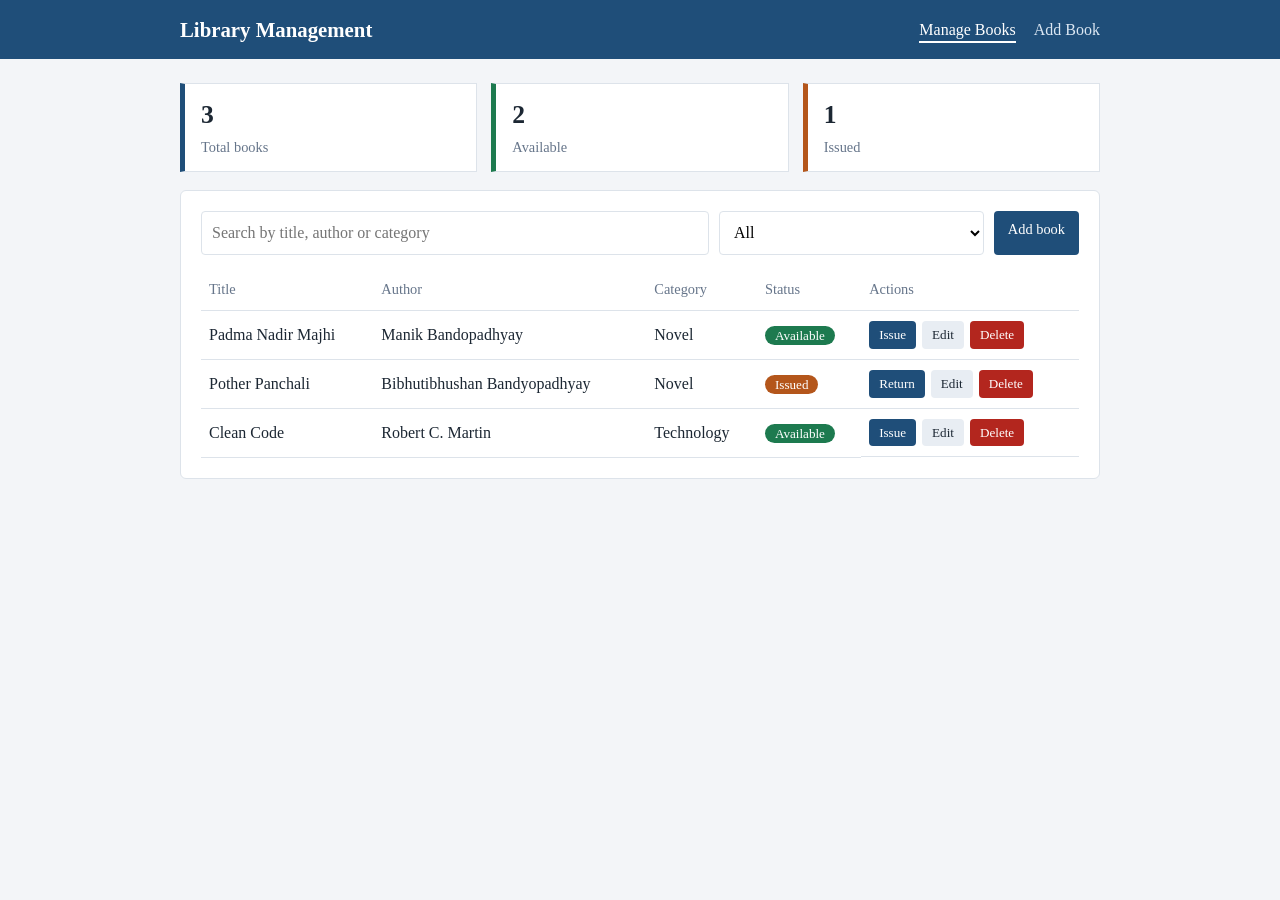
==== index.html @ 8dd6a1ce "Add files via upload" ====
<!DOCTYPE html>
<html lang="en">
<head>
  <meta charset="UTF-8">
  <meta name="viewport" content="width=device-width, initial-scale=1">
  <title>Library - Manage Books</title>
  <link rel="stylesheet" href="style.css">
</head>
<body>
  <header><div class="bar">
    <h1>Library Management</h1>
    <nav><a class="active" href="index.html">Manage Books</a><a href="add-book.html">Add Book</a></nav>
  </div></header>

  <main>
    <div class="stats">
      <div class="stat"><b id="total">0</b><span>Total books</span></div>
      <div class="stat ok"><b id="avail">0</b><span>Available</span></div>
      <div class="stat warn"><b id="issued">0</b><span>Issued</span></div>
    </div>

    <div class="card">
      <div class="tools">
        <input id="search" type="search" placeholder="Search by title, author or category" aria-label="Search books">
        <select id="statusFilter" aria-label="Filter by status">
          <option>All</option><option>Available</option><option>Issued</option>
        </select>
        <a class="btn" href="add-book.html">Add book</a>
      </div>
      <div class="table-wrap">
        <table>
          <thead><tr><th>Title</th><th>Author</th><th>Category</th><th>Status</th><th>Actions</th></tr></thead>
          <tbody id="bookBody"></tbody>
        </table>
      </div>
      <p class="empty" id="empty" hidden>Kono boi paoa jayni. Notun boi add koro.</p>
    </div>
  </main>

  <script src="storage.js"></script>
  <script src="list.js"></script>
</body>
</html>
---- style.css ----
:root{--bg:#f3f5f8;--card:#fff;--ink:#1c2733;--muted:#66758a;--line:#dde3ea;--brand:#1f4e79;--ok:#1d7a4f;--warn:#b4561b;--danger:#b3261e}
*{box-sizing:border-box}
body{margin:0;font-family:Georgia,"Times New Roman",serif;background:var(--bg);color:var(--ink);line-height:1.5}
button,input,select{font:inherit}
header{background:var(--brand);color:#fff}
.bar{max-width:960px;margin:auto;padding:14px 20px;display:flex;justify-content:space-between;align-items:center;flex-wrap:wrap;gap:10px}
.bar h1{margin:0;font-size:1.3rem}
nav a{color:#dbe7f3;text-decoration:none;margin-left:18px;padding-bottom:3px}
nav a.active,nav a:hover{color:#fff;border-bottom:2px solid #fff}
main{max-width:960px;margin:24px auto;padding:0 20px}
.card{background:var(--card);border:1px solid var(--line);border-radius:6px;padding:20px}
.stats{display:flex;gap:14px;margin-bottom:18px;flex-wrap:wrap}
.stat{flex:1;min-width:140px;background:var(--card);border:1px solid var(--line);border-left:5px solid var(--brand);padding:12px 16px}
.stat.ok{border-left-color:var(--ok)}.stat.warn{border-left-color:var(--warn)}
.stat b{display:block;font-size:1.6rem}
.stat span{color:var(--muted);font-size:.9rem}
.tools{display:flex;gap:10px;margin-bottom:14px;flex-wrap:wrap}
.tools input{flex:2;min-width:180px}.tools select{flex:1;min-width:130px}
input,select{padding:9px 10px;border:1px solid var(--line);border-radius:4px;background:#fff;width:100%}
input:focus,select:focus,button:focus-visible{outline:2px solid var(--brand);outline-offset:1px}
.table-wrap{overflow-x:auto}
table{width:100%;border-collapse:collapse}
th,td{text-align:left;padding:10px 8px;border-bottom:1px solid var(--line)}
th{color:var(--muted);font-weight:normal;font-size:.9rem}
.badge{padding:2px 10px;border-radius:12px;font-size:.82rem;color:#fff}
.badge.Available{background:var(--ok)}.badge.Issued{background:var(--warn)}
.btn{display:inline-block;padding:8px 14px;border:0;border-radius:4px;background:var(--brand);color:#fff;cursor:pointer;text-decoration:none;font-size:.9rem}
.btn.small{padding:4px 10px;font-size:.82rem}
.btn.ghost{background:#e8edf3;color:var(--ink)}
.btn.danger{background:var(--danger)}
.actions{display:flex;gap:6px;flex-wrap:wrap}
.empty{text-align:center;color:var(--muted);padding:30px 0}
form{display:grid;gap:14px;max-width:520px}
label{display:grid;gap:5px;font-size:.95rem}
.err{color:var(--danger);font-size:.85rem;min-height:1em}
.msg{padding:10px 14px;background:#e3f3ea;color:var(--ok);border-radius:4px;margin-bottom:14px}
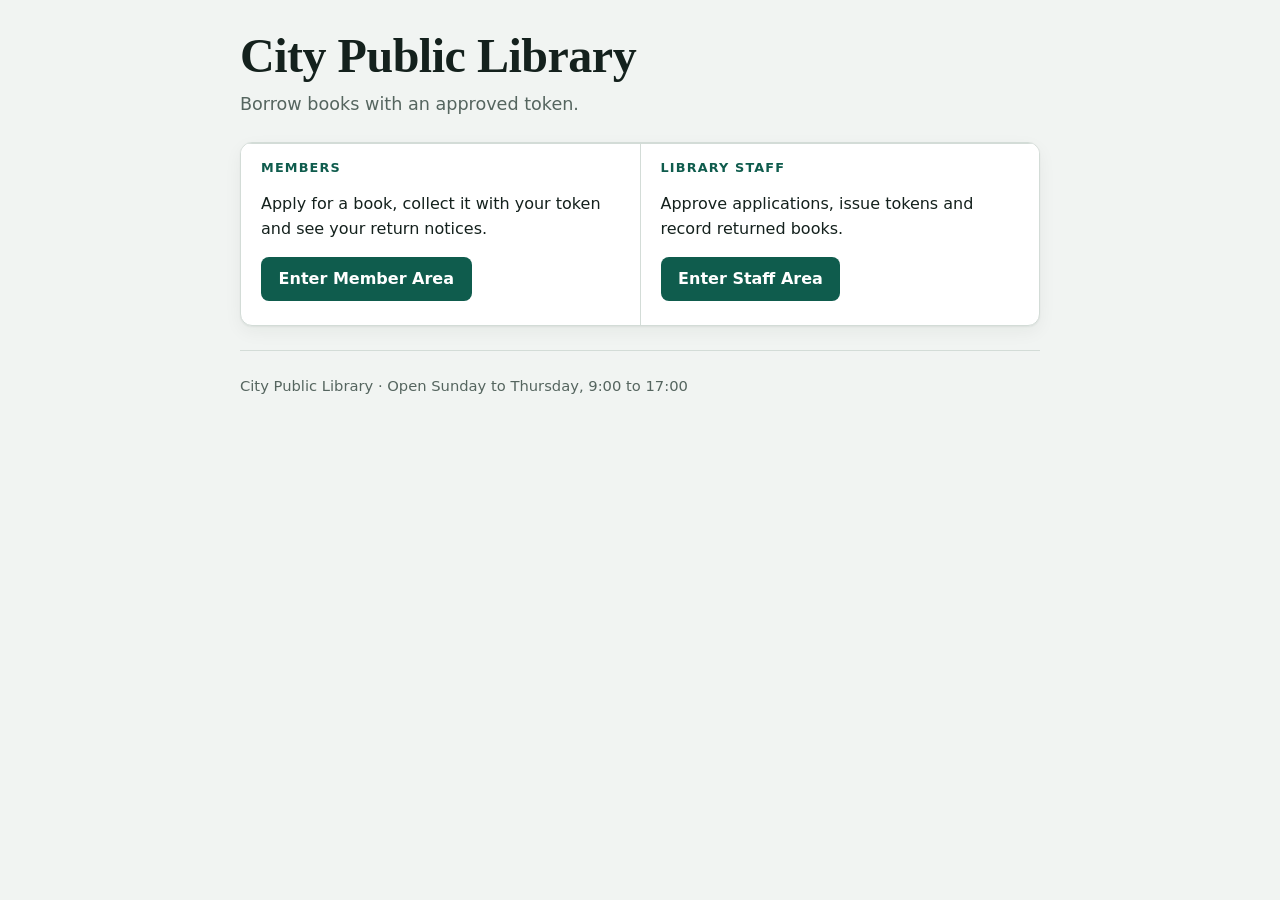
==== commit 9b0d9834: "my code" ====
--- a/index.html
+++ b/index.html
@@ -1,43 +1,37 @@
-<!DOCTYPE html>
-<html lang="en">
-<head>
-  <meta charset="UTF-8">
-  <meta name="viewport" content="width=device-width, initial-scale=1">
-  <title>Library - Manage Books</title>
-  <link rel="stylesheet" href="style.css">
-</head>
-<body>
-  <header><div class="bar">
-    <h1>Library Management</h1>
-    <nav><a class="active" href="index.html">Manage Books</a><a href="add-book.html">Add Book</a></nav>
-  </div></header>
-
-  <main>
-    <div class="stats">
-      <div class="stat"><b id="total">0</b><span>Total books</span></div>
-      <div class="stat ok"><b id="avail">0</b><span>Available</span></div>
-      <div class="stat warn"><b id="issued">0</b><span>Issued</span></div>
-    </div>
-
-    <div class="card">
-      <div class="tools">
-        <input id="search" type="search" placeholder="Search by title, author or category" aria-label="Search books">
-        <select id="statusFilter" aria-label="Filter by status">
-          <option>All</option><option>Available</option><option>Issued</option>
-        </select>
-        <a class="btn" href="add-book.html">Add book</a>
-      </div>
-      <div class="table-wrap">
-        <table>
-          <thead><tr><th>Title</th><th>Author</th><th>Category</th><th>Status</th><th>Actions</th></tr></thead>
-          <tbody id="bookBody"></tbody>
-        </table>
-      </div>
-      <p class="empty" id="empty" hidden>Kono boi paoa jayni. Notun boi add koro.</p>
-    </div>
-  </main>
-
-  <script src="storage.js"></script>
-  <script src="list.js"></script>
-</body>
-</html>+<!DOCTYPE html>
+<html lang="en">
+<head>
+<meta charset="UTF-8">
+<meta name="viewport" content="width=device-width, initial-scale=1.0">
+<title>City Public Library</title>
+<link rel="stylesheet" href="css/index.css">
+</head>
+<body class="landing">
+
+<h1>City Public Library</h1>
+<p>Borrow books with an approved token.</p>
+
+<div class="table-wrap">
+<table border="1" cellpadding="12" cellspacing="0">
+  <tr>
+    <th>Members</th>
+    <th>Library Staff</th>
+  </tr>
+  <tr>
+    <td>
+      <p>Apply for a book, collect it with your token and see your return notices.</p>
+      <a href="user/home.html">Enter Member Area</a>
+    </td>
+    <td>
+      <p>Approve applications, issue tokens and record returned books.</p>
+      <a href="admin/login.html">Enter Staff Area</a>
+    </td>
+  </tr>
+</table>
+</div>
+
+<hr>
+<address>City Public Library &middot; Open Sunday to Thursday, 9:00 to 17:00</address>
+
+</body>
+</html>
--- a/css/index.css
+++ b/css/index.css
@@ -0,0 +1,283 @@
+/* Main page (index.html): the two doors, Members and Library Staff. */
+
+/* ======== common look (same on every page) ======== */
+/* City Public Library: BASE stylesheet, loaded on every page.
+   Page-specific styles live in their own file (css/index.css, css/user/*.css, css/admin/*.css).
+   Layout: single centred column. Heading, menu bar, then cards (forms) and
+   scrolling tables. Everything is styled by element or id, so rows and
+   messages that js/app.js adds pick up the look without extra classes. */
+
+:root {
+  color-scheme: light;
+  --bg: #F1F4F2;
+  --surface: #FFFFFF;
+  --surface-2: #F6F9F7;
+  --ink: #14211D;
+  --muted: #55655F;
+  --line: #D3DCD7;
+  --accent: #0F5C4D;
+  --accent-hover: #0B4A3E;
+  --accent-ink: #FFFFFF;
+  --accent-soft: #E1EFEA;
+  --focus: #2F6FDE;
+  --ok-bg: #D9F0E3;   --ok-fg: #0E5A32;
+  --warn-bg: #FFF0C2; --warn-fg: #6B4B00;
+  --bad-bg: #FBDDDA;  --bad-fg: #9A211A;
+  --shadow: 0 1px 2px rgba(20, 33, 29, .06), 0 6px 18px rgba(20, 33, 29, .05);
+  --radius: 12px;
+  --f-head: "Iowan Old Style", "Palatino Linotype", Palatino, Georgia, serif;
+  --f-body: system-ui, -apple-system, "Segoe UI", Roboto, "Helvetica Neue", Arial, sans-serif;
+}
+
+@media (prefers-color-scheme: dark) {
+  :root {
+    color-scheme: dark;
+    --bg: #0E1815;
+    --surface: #16231F;
+    --surface-2: #1B2B26;
+    --ink: #E7EEEA;
+    --muted: #9BADA5;
+    --line: #2B3C36;
+    --accent: #6FD0B6;
+    --accent-hover: #8EE0CA;
+    --accent-ink: #07211A;
+    --accent-soft: #1D3A32;
+    --focus: #7FB0FF;
+    --ok-bg: #143A29;   --ok-fg: #8EDDB0;
+    --warn-bg: #3B2F0B; --warn-fg: #F3D27A;
+    --bad-bg: #401B19;  --bad-fg: #F6A9A3;
+    --shadow: 0 1px 2px rgba(0, 0, 0, .4), 0 8px 22px rgba(0, 0, 0, .3);
+  }
+}
+
+/* ---------- base ---------- */
+*, *::before, *::after { box-sizing: border-box; }
+
+body {
+  max-width: 68rem;
+  margin: 0 auto;
+  padding: 1.75rem max(1rem, env(safe-area-inset-right)) 3rem max(1rem, env(safe-area-inset-left));
+  background: var(--bg);
+  color: var(--ink);
+  font: 1rem/1.55 var(--f-body);
+  -webkit-font-smoothing: antialiased;
+}
+
+h1, h2, h3 {
+  font-family: var(--f-head);
+  line-height: 1.15;
+  letter-spacing: -.01em;
+  text-wrap: balance;
+}
+h1 { margin: 0 0 1rem; font-size: clamp(1.75rem, 4.5vw, 2.35rem); }
+h2 { margin: 2rem 0 .75rem; font-size: 1.35rem; }
+p  { margin: .5rem 0; max-width: 65ch; }
+small { color: var(--muted); }
+
+a { color: var(--accent); text-underline-offset: .2em; }
+a:hover { color: var(--accent-hover); }
+
+hr { margin: 1.25rem 0 1.5rem; border: 0; border-top: 1px solid var(--line); }
+
+:focus-visible { outline: 3px solid var(--focus); outline-offset: 2px; }
+
+/* ---------- menu bar ---------- */
+ul.nav {
+  display: flex;
+  flex-wrap: wrap;
+  gap: .4rem;
+  margin: 0;
+  padding: .4rem;
+  list-style: none;
+  background: var(--surface);
+  border: 1px solid var(--line);
+  border-radius: var(--radius);
+  box-shadow: var(--shadow);
+}
+ul.nav a {
+  display: block;
+  padding: .5rem .9rem;
+  border-radius: 8px;
+  color: var(--ink);
+  font-weight: 600;
+  font-size: .95rem;
+  text-decoration: none;
+  transition: background-color .15s, color .15s;
+}
+ul.nav a:hover { background: var(--surface-2); color: var(--accent); }
+ul.nav a[aria-current="page"] { background: var(--accent); color: var(--accent-ink); }
+ul.nav li:last-child { margin-left: auto; }          /* Sign Out / Main Page sits at the far end */
+@media (max-width: 520px) { ul.nav li:last-child { margin-left: 0; } }
+
+/* ---------- forms ---------- */
+form { margin: 1rem 0; }
+fieldset {
+  min-width: 0;
+  margin: 0 0 1rem;
+  padding: 1rem 1.25rem 1.25rem;
+  background: var(--surface);
+  border: 1px solid var(--line);
+  border-radius: var(--radius);
+  box-shadow: var(--shadow);
+}
+legend {
+  padding: 0 .5rem;
+  font: 700 .8rem/1.2 var(--f-body);
+  letter-spacing: .1em;
+  text-transform: uppercase;
+  color: var(--accent);
+}
+label { display: inline-block; margin-bottom: .3rem; font-weight: 600; font-size: .92rem; }
+
+input[type="text"], input[type="email"], input[type="password"], input[type="date"] {
+  width: 100%;
+  max-width: 30rem;
+  padding: .6rem .75rem;
+  font: inherit;
+  color: var(--ink);
+  background: var(--surface-2);
+  border: 1px solid var(--line);
+  border-radius: 8px;
+  transition: border-color .15s, box-shadow .15s;
+}
+input::placeholder { color: var(--muted); opacity: .85; }
+input:hover { border-color: var(--muted); }
+input:focus {
+  outline: none;
+  border-color: var(--focus);
+  box-shadow: 0 0 0 3px color-mix(in srgb, var(--focus) 28%, transparent);
+}
+input:user-invalid { border-color: var(--bad-fg); }
+
+button {
+  padding: .6rem 1.1rem;
+  font: inherit;
+  font-weight: 600;
+  color: var(--accent-ink);
+  background: var(--accent);
+  border: 1px solid var(--accent);
+  border-radius: 8px;
+  cursor: pointer;
+  transition: background-color .15s, border-color .15s, transform .1s;
+}
+button:hover { background: var(--accent-hover); border-color: var(--accent-hover); }
+button:active { transform: translateY(1px); }
+button:disabled { opacity: .5; cursor: not-allowed; }
+button[type="reset"], button[type="button"] {
+  color: var(--ink);
+  background: transparent;
+  border-color: var(--line);
+}
+button[type="reset"]:hover, button[type="button"]:hover { background: var(--surface-2); border-color: var(--muted); }
+
+/* ---------- status message line ---------- */
+#msg {
+  margin: 1rem 0;
+  padding: .75rem 1rem;
+  max-width: 65ch;
+  color: var(--ink);
+  background: var(--accent-soft);
+  border: 1px solid color-mix(in srgb, var(--accent) 35%, transparent);
+  border-radius: 10px;
+}
+#msg:empty { display: none; }
+#msg.ok, #msg.success, #msg[data-state="ok"]   { color: var(--ok-fg);   background: var(--ok-bg);   border-color: transparent; }
+#msg.warn, #msg[data-state="warn"]             { color: var(--warn-fg); background: var(--warn-bg); border-color: transparent; }
+#msg.err, #msg.error, #msg[data-state="error"] { color: var(--bad-fg);  background: var(--bad-bg);  border-color: transparent; }
+
+/* ---------- tables ---------- */
+/* Each table sits in .table-wrap, which draws the card and scrolls sideways
+   on its own, so a wide table never pushes the page wider than the screen. */
+.table-wrap {
+  max-width: 100%;
+  margin: 0 0 1.5rem;
+  overflow-x: auto;
+  background: var(--surface);
+  border: 1px solid var(--line);
+  border-radius: var(--radius);
+  box-shadow: var(--shadow);
+}
+table { width: 100%; margin: 0; border: 0; border-collapse: collapse; }   /* border: 0 cancels the border="1" attribute in the HTML */
+table:has(thead) { min-width: 40rem; }
+caption {
+  padding: .9rem 1rem .6rem;
+  text-align: left;
+  font: 700 1.05rem/1.2 var(--f-head);
+  color: var(--ink);
+}
+th, td {
+  padding: .65rem 1rem;
+  text-align: left;
+  vertical-align: middle;
+  border: 0;
+  border-top: 1px solid var(--line);
+}
+th {
+  white-space: nowrap;
+  font: 600 .72rem/1.2 var(--f-body);
+  letter-spacing: .09em;
+  text-transform: uppercase;
+  color: var(--muted);
+  background: var(--surface-2);
+}
+tbody tr:hover td { background: var(--surface-2); }
+td { font-variant-numeric: tabular-nums; }
+/* action buttons inside tables are always solid, whatever type the script gives them */
+td button, td button[type="button"] {
+  padding: .35rem .75rem;
+  font-size: .88rem;
+  color: var(--accent-ink);
+  background: var(--accent);
+  border-color: var(--accent);
+}
+td button:hover, td button[type="button"]:hover { background: var(--accent-hover); border-color: var(--accent-hover); }
+td button + button { margin-left: .4rem; }
+td:empty::before { content: "none"; color: var(--muted); }
+
+
+/* ---------- lists and blocks ---------- */
+ol, ul:not(.nav) { max-width: 65ch; padding-left: 1.5rem; }
+li { margin: .3rem 0; }
+
+
+hr + address { margin-top: 0; padding-top: 0; border-top: 0; }   /* the hr already draws the line */
+address {
+  margin-top: 2rem;
+  padding-top: 1rem;
+  border-top: 1px solid var(--line);
+  color: var(--muted);
+  font-style: normal;
+  font-size: .92rem;
+}
+
+@media (prefers-reduced-motion: reduce) {
+  *, *::before, *::after { transition: none !important; animation: none !important; }
+}
+
+/* ======== only for this page ======== */
+/* ---------- main page: two doors ---------- */
+.landing { max-width: 52rem; }
+.landing h1 { font-size: clamp(2rem, 6vw, 3rem); margin-bottom: .25rem; }
+.landing > p { color: var(--muted); font-size: 1.1rem; }
+.landing .table-wrap { overflow: hidden; margin-top: 1.5rem; }
+.landing table { table-layout: fixed; }
+.landing th { padding: 1rem 1.25rem .5rem; font-size: .8rem; color: var(--accent); background: var(--surface); }
+.landing td { padding: 0 1.25rem 1.5rem; border-top: 0; vertical-align: top; }
+.landing tr:hover td { background: transparent; }
+.landing th + th, .landing td + td { border-left: 1px solid var(--line); }
+.landing td a {
+  display: inline-block;
+  margin-top: .5rem;
+  padding: .6rem 1.1rem;
+  color: var(--accent-ink);
+  background: var(--accent);
+  border-radius: 8px;
+  font-weight: 600;
+  text-decoration: none;
+}
+.landing td a:hover { background: var(--accent-hover); color: var(--accent-ink); }
+@media (max-width: 560px) {
+  .landing table, .landing tbody, .landing tr, .landing th, .landing td { display: block; width: 100%; }
+  .landing th + th, .landing td + td { border-left: 0; }
+  .landing th + th { border-top: 1px solid var(--line); }
+}
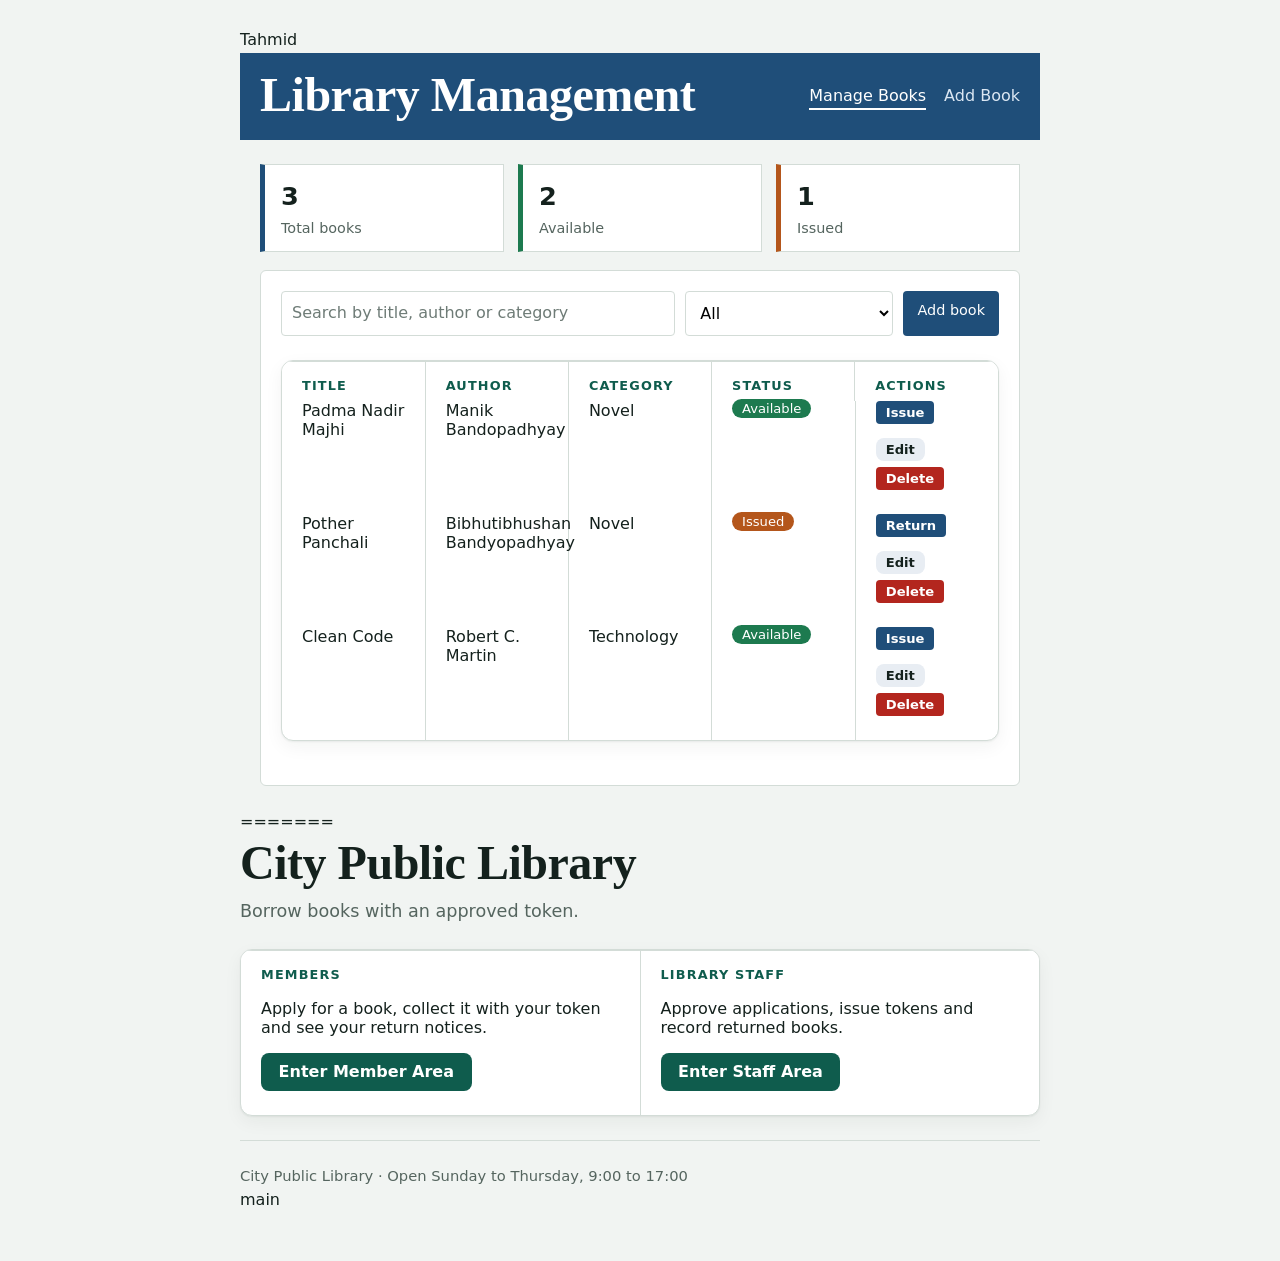
==== commit 7c74f8f6: "Merge branch 'main' into Tahmid" ====
--- a/index.html
+++ b/index.html
@@ -1,37 +1,83 @@
-<!DOCTYPE html>
-<html lang="en">
-<head>
-<meta charset="UTF-8">
-<meta name="viewport" content="width=device-width, initial-scale=1.0">
-<title>City Public Library</title>
-<link rel="stylesheet" href="css/index.css">
-</head>
-<body class="landing">
-
-<h1>City Public Library</h1>
-<p>Borrow books with an approved token.</p>
-
-<div class="table-wrap">
-<table border="1" cellpadding="12" cellspacing="0">
-  <tr>
-    <th>Members</th>
-    <th>Library Staff</th>
-  </tr>
-  <tr>
-    <td>
-      <p>Apply for a book, collect it with your token and see your return notices.</p>
-      <a href="user/home.html">Enter Member Area</a>
-    </td>
-    <td>
-      <p>Approve applications, issue tokens and record returned books.</p>
-      <a href="admin/login.html">Enter Staff Area</a>
-    </td>
-  </tr>
-</table>
-</div>
-
-<hr>
-<address>City Public Library &middot; Open Sunday to Thursday, 9:00 to 17:00</address>
-
-</body>
-</html>
+ Tahmid
+<!DOCTYPE html>
+<html lang="en">
+<head>
+  <meta charset="UTF-8">
+  <meta name="viewport" content="width=device-width, initial-scale=1">
+  <title>Library - Manage Books</title>
+  <link rel="stylesheet" href="style.css">
+</head>
+<body>
+  <header><div class="bar">
+    <h1>Library Management</h1>
+    <nav><a class="active" href="index.html">Manage Books</a><a href="add-book.html">Add Book</a></nav>
+  </div></header>
+
+  <main>
+    <div class="stats">
+      <div class="stat"><b id="total">0</b><span>Total books</span></div>
+      <div class="stat ok"><b id="avail">0</b><span>Available</span></div>
+      <div class="stat warn"><b id="issued">0</b><span>Issued</span></div>
+    </div>
+
+    <div class="card">
+      <div class="tools">
+        <input id="search" type="search" placeholder="Search by title, author or category" aria-label="Search books">
+        <select id="statusFilter" aria-label="Filter by status">
+          <option>All</option><option>Available</option><option>Issued</option>
+        </select>
+        <a class="btn" href="add-book.html">Add book</a>
+      </div>
+      <div class="table-wrap">
+        <table>
+          <thead><tr><th>Title</th><th>Author</th><th>Category</th><th>Status</th><th>Actions</th></tr></thead>
+          <tbody id="bookBody"></tbody>
+        </table>
+      </div>
+      <p class="empty" id="empty" hidden>Kono boi paoa jayni. Notun boi add koro.</p>
+    </div>
+  </main>
+
+  <script src="storage.js"></script>
+  <script src="list.js"></script>
+</body>
+</html>
+=======
+<!DOCTYPE html>
+<html lang="en">
+<head>
+<meta charset="UTF-8">
+<meta name="viewport" content="width=device-width, initial-scale=1.0">
+<title>City Public Library</title>
+<link rel="stylesheet" href="css/index.css">
+</head>
+<body class="landing">
+
+<h1>City Public Library</h1>
+<p>Borrow books with an approved token.</p>
+
+<div class="table-wrap">
+<table border="1" cellpadding="12" cellspacing="0">
+  <tr>
+    <th>Members</th>
+    <th>Library Staff</th>
+  </tr>
+  <tr>
+    <td>
+      <p>Apply for a book, collect it with your token and see your return notices.</p>
+      <a href="user/home.html">Enter Member Area</a>
+    </td>
+    <td>
+      <p>Approve applications, issue tokens and record returned books.</p>
+      <a href="admin/login.html">Enter Staff Area</a>
+    </td>
+  </tr>
+</table>
+</div>
+
+<hr>
+<address>City Public Library &middot; Open Sunday to Thursday, 9:00 to 17:00</address>
+
+</body>
+</html>
+ main
--- a/style.css
+++ b/style.css
@@ -0,0 +1,36 @@
+:root{--bg:#f3f5f8;--card:#fff;--ink:#1c2733;--muted:#66758a;--line:#dde3ea;--brand:#1f4e79;--ok:#1d7a4f;--warn:#b4561b;--danger:#b3261e}
+*{box-sizing:border-box}
+body{margin:0;font-family:Georgia,"Times New Roman",serif;background:var(--bg);color:var(--ink);line-height:1.5}
+button,input,select{font:inherit}
+header{background:var(--brand);color:#fff}
+.bar{max-width:960px;margin:auto;padding:14px 20px;display:flex;justify-content:space-between;align-items:center;flex-wrap:wrap;gap:10px}
+.bar h1{margin:0;font-size:1.3rem}
+nav a{color:#dbe7f3;text-decoration:none;margin-left:18px;padding-bottom:3px}
+nav a.active,nav a:hover{color:#fff;border-bottom:2px solid #fff}
+main{max-width:960px;margin:24px auto;padding:0 20px}
+.card{background:var(--card);border:1px solid var(--line);border-radius:6px;padding:20px}
+.stats{display:flex;gap:14px;margin-bottom:18px;flex-wrap:wrap}
+.stat{flex:1;min-width:140px;background:var(--card);border:1px solid var(--line);border-left:5px solid var(--brand);padding:12px 16px}
+.stat.ok{border-left-color:var(--ok)}.stat.warn{border-left-color:var(--warn)}
+.stat b{display:block;font-size:1.6rem}
+.stat span{color:var(--muted);font-size:.9rem}
+.tools{display:flex;gap:10px;margin-bottom:14px;flex-wrap:wrap}
+.tools input{flex:2;min-width:180px}.tools select{flex:1;min-width:130px}
+input,select{padding:9px 10px;border:1px solid var(--line);border-radius:4px;background:#fff;width:100%}
+input:focus,select:focus,button:focus-visible{outline:2px solid var(--brand);outline-offset:1px}
+.table-wrap{overflow-x:auto}
+table{width:100%;border-collapse:collapse}
+th,td{text-align:left;padding:10px 8px;border-bottom:1px solid var(--line)}
+th{color:var(--muted);font-weight:normal;font-size:.9rem}
+.badge{padding:2px 10px;border-radius:12px;font-size:.82rem;color:#fff}
+.badge.Available{background:var(--ok)}.badge.Issued{background:var(--warn)}
+.btn{display:inline-block;padding:8px 14px;border:0;border-radius:4px;background:var(--brand);color:#fff;cursor:pointer;text-decoration:none;font-size:.9rem}
+.btn.small{padding:4px 10px;font-size:.82rem}
+.btn.ghost{background:#e8edf3;color:var(--ink)}
+.btn.danger{background:var(--danger)}
+.actions{display:flex;gap:6px;flex-wrap:wrap}
+.empty{text-align:center;color:var(--muted);padding:30px 0}
+form{display:grid;gap:14px;max-width:520px}
+label{display:grid;gap:5px;font-size:.95rem}
+.err{color:var(--danger);font-size:.85rem;min-height:1em}
+.msg{padding:10px 14px;background:#e3f3ea;color:var(--ok);border-radius:4px;margin-bottom:14px}
